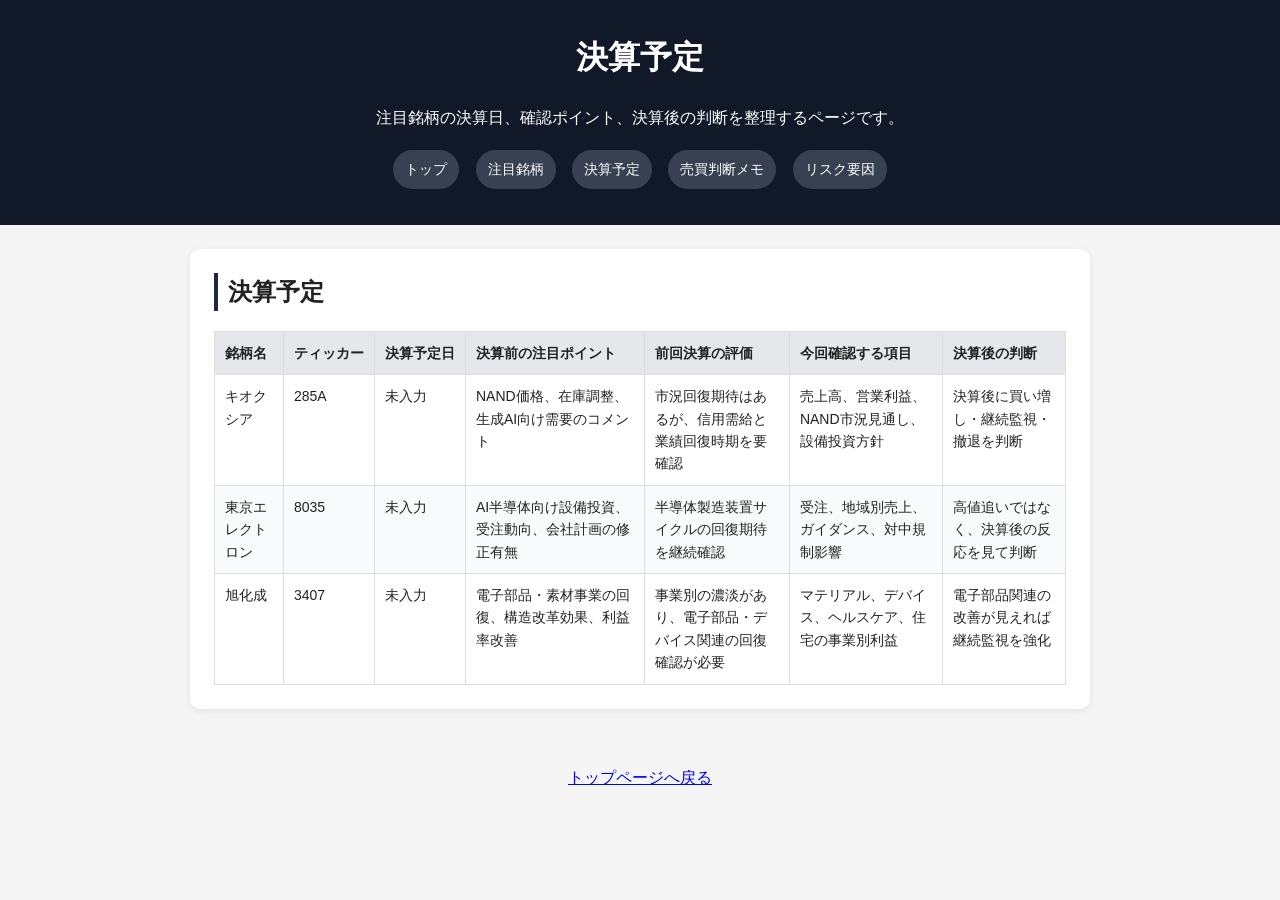
==== earnings.html @ 37845993 "Add multiple pages structure Add dedicated pages for stocks, earnings, trade notes, and risks with s" ====
<!DOCTYPE html>
<html lang="ja">
<head>
  <meta charset="UTF-8">
  <title>決算予定 | 投資分析メモ</title>
  <link rel="stylesheet" href="style.css">
</head>
<body>
  <header>
    <h1>決算予定</h1>
    <p>注目銘柄の決算日、確認ポイント、決算後の判断を整理するページです。</p>
    <nav>
      <a href="index.html">トップ</a>
      <a href="stocks.html">注目銘柄</a>
      <a href="earnings.html">決算予定</a>
      <a href="trade-notes.html">売買判断メモ</a>
      <a href="risks.html">リスク要因</a>
    </nav>
  </header>

  <main>
    <section>
      <h2>決算予定</h2>
      <table>
        <thead>
          <tr>
            <th>銘柄名</th>
            <th>ティッカー</th>
            <th>決算予定日</th>
            <th>決算前の注目ポイント</th>
            <th>前回決算の評価</th>
            <th>今回確認する項目</th>
            <th>決算後の判断</th>
          </tr>
        </thead>
        <tbody>
          <tr>
            <td>キオクシア</td>
            <td>285A</td>
            <td>未入力</td>
            <td>NAND価格、在庫調整、生成AI向け需要のコメント</td>
            <td>市況回復期待はあるが、信用需給と業績回復時期を要確認</td>
            <td>売上高、営業利益、NAND市況見通し、設備投資方針</td>
            <td>決算後に買い増し・継続監視・撤退を判断</td>
          </tr>
          <tr>
            <td>東京エレクトロン</td>
            <td>8035</td>
            <td>未入力</td>
            <td>AI半導体向け設備投資、受注動向、会社計画の修正有無</td>
            <td>半導体製造装置サイクルの回復期待を継続確認</td>
            <td>受注、地域別売上、ガイダンス、対中規制影響</td>
            <td>高値追いではなく、決算後の反応を見て判断</td>
          </tr>
          <tr>
            <td>旭化成</td>
            <td>3407</td>
            <td>未入力</td>
            <td>電子部品・素材事業の回復、構造改革効果、利益率改善</td>
            <td>事業別の濃淡があり、電子部品・デバイス関連の回復確認が必要</td>
            <td>マテリアル、デバイス、ヘルスケア、住宅の事業別利益</td>
            <td>電子部品関連の改善が見えれば継続監視を強化</td>
          </tr>
        </tbody>
      </table>
    </section>
  </main>

  <footer>
    <p><a href="index.html">トップページへ戻る</a></p>
  </footer>
</body>
</html>
---- style.css ----
body {
  font-family: sans-serif;
  line-height: 1.6;
  margin: 0;
  background-color: #f5f5f5;
  color: #222;
}

header {
  background-color: #111827;
  color: white;
  padding: 32px 24px;
  text-align: center;
}

main {
  max-width: 900px;
  margin: 24px auto;
  padding: 0 16px;
}

section {
  background-color: white;
  margin-bottom: 24px;
  padding: 24px;
  border-radius: 10px;
  box-shadow: 0 2px 8px rgba(0, 0, 0, 0.08);
}

h1, h2 {
  margin-top: 0;
}
h2 {
  border-left: 4px solid #1f2937;
  padding-left: 10px;
}

footer {
  text-align: center;
  padding: 16px;
  color: #666;
}
table {
  width: 100%;
  border-collapse: collapse;
  margin-top: 12px;
  background-color: white;
}

th, td {
  border: 1px solid #ddd;
  padding: 10px;
  text-align: left;
  vertical-align: top;
  font-size: 14px;
}

th {
  background-color: #e5e7eb;
  font-weight: bold;
  white-space: nowrap;
}

tr:nth-child(even) {
  background-color: #f9fafb;
}

@media (max-width: 768px) {
  main {
    padding: 0 8px;
  }

  section {
    padding: 16px;
  }

  table {
    display: block;
    overflow-x: auto;
    white-space: nowrap;
  }
   .analysis-template {
    grid-template-columns: 1fr;
  } 
  nav a {
    display: block;
    margin: 8px 0;
  }
}
.analysis-template {
  display: grid;
  grid-template-columns: 1fr 1fr;
  gap: 16px;
  margin-top: 16px;
}

.template-item {
  border: 1px solid #e5e7eb;
  border-radius: 8px;
  padding: 16px;
  background-color: #f9fafb;
}

.template-item h3 {
  margin-top: 0;
  margin-bottom: 8px;
  font-size: 16px;
}

.template-item p {
  margin: 0;
  font-size: 14px;
}

nav {
  margin-top: 16px;
}

nav a {
  display: inline-block;
  margin: 4px 6px;
  padding: 8px 12px;
  border-radius: 999px;
  background-color: #374151;
  color: white;
  text-decoration: none;
  font-size: 14px;
}

nav a:hover {
  background-color: #4b5563;
}
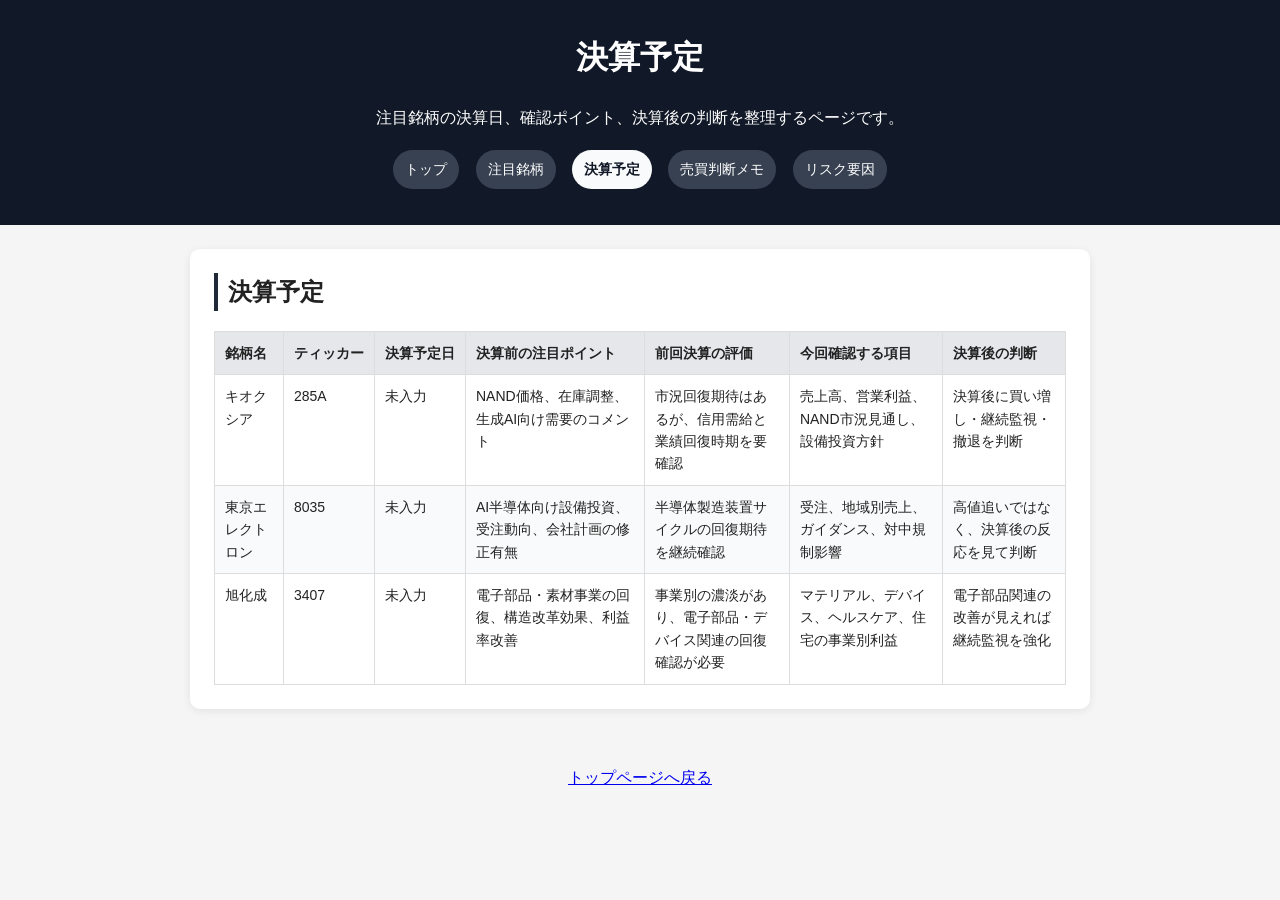
==== commit 311359e9: "Highlight active navigation link Mark the current page in the shared navigation and document the upd" ====
--- a/earnings.html
+++ b/earnings.html
@@ -12,7 +12,7 @@
     <nav>
       <a href="index.html">トップ</a>
       <a href="stocks.html">注目銘柄</a>
-      <a href="earnings.html">決算予定</a>
+      <a href="earnings.html" class="active">決算予定</a>
       <a href="trade-notes.html">売買判断メモ</a>
       <a href="risks.html">リスク要因</a>
     </nav>
@@ -70,4 +70,4 @@
     <p><a href="index.html">トップページへ戻る</a></p>
   </footer>
 </body>
-</html>+</html>
--- a/style.css
+++ b/style.css
@@ -85,6 +85,9 @@
   nav a {
     display: block;
     margin: 8px 0;
+  }
+    .page-guide {
+    grid-template-columns: 1fr;
   }
 }
 .analysis-template {
@@ -129,4 +132,100 @@
 
 nav a:hover {
   background-color: #4b5563;
-}+}
+
+nav a.active {
+  background-color: #f9fafb;
+  color: #111827;
+  font-weight: bold;
+}
+
+.page-guide {
+  display: grid;
+  grid-template-columns: 1fr 1fr;
+  gap: 16px;
+  margin-top: 16px;
+}
+
+.page-card {
+  border: 1px solid #e5e7eb;
+  border-radius: 12px;
+  padding: 18px;
+  background-color: #f9fafb;
+}
+
+.page-card h3 {
+  margin-top: 0;
+  margin-bottom: 8px;
+  font-size: 18px;
+}
+
+.page-card p {
+  margin-bottom: 12px;
+  font-size: 14px;
+}
+
+.page-card a {
+  display: inline-block;
+  font-size: 14px;
+  font-weight: bold;
+  text-decoration: none;
+}
+
+.todo-list {
+  list-style: none;
+  padding-left: 0;
+  margin-bottom: 0;
+}
+
+.todo-list li {
+  display: flex;
+  align-items: center;
+  gap: 10px;
+  margin-bottom: 10px;
+  padding: 10px 12px;
+  border: 1px solid #e5e7eb;
+  border-radius: 8px;
+  background-color: #f9fafb;
+}
+
+.todo-list li:last-child {
+  margin-bottom: 0;
+}
+
+.todo-checkbox {
+  flex: 0 0 18px;
+  width: 18px;
+  height: 18px;
+  border: 2px solid #6b7280;
+  border-radius: 4px;
+  background-color: white;
+}
+
+.holding-status {
+  white-space: nowrap;
+}
+
+.status-label {
+  display: inline-block;
+  min-width: 52px;
+  padding: 1px 6px;
+  border: 1px solid #e5e7eb;
+  border-radius: 6px;
+  background-color: #fff;
+  color: #4b5563;
+  font-size: 11px;
+  font-weight: normal;
+  line-height: 1.4;
+  text-align: center;
+}
+
+.status-owned {
+  border-color: #d1d5db;
+  color: #374151;
+}
+
+.status-watch {
+  border-color: #e5e7eb;
+  color: #6b7280;
+}
